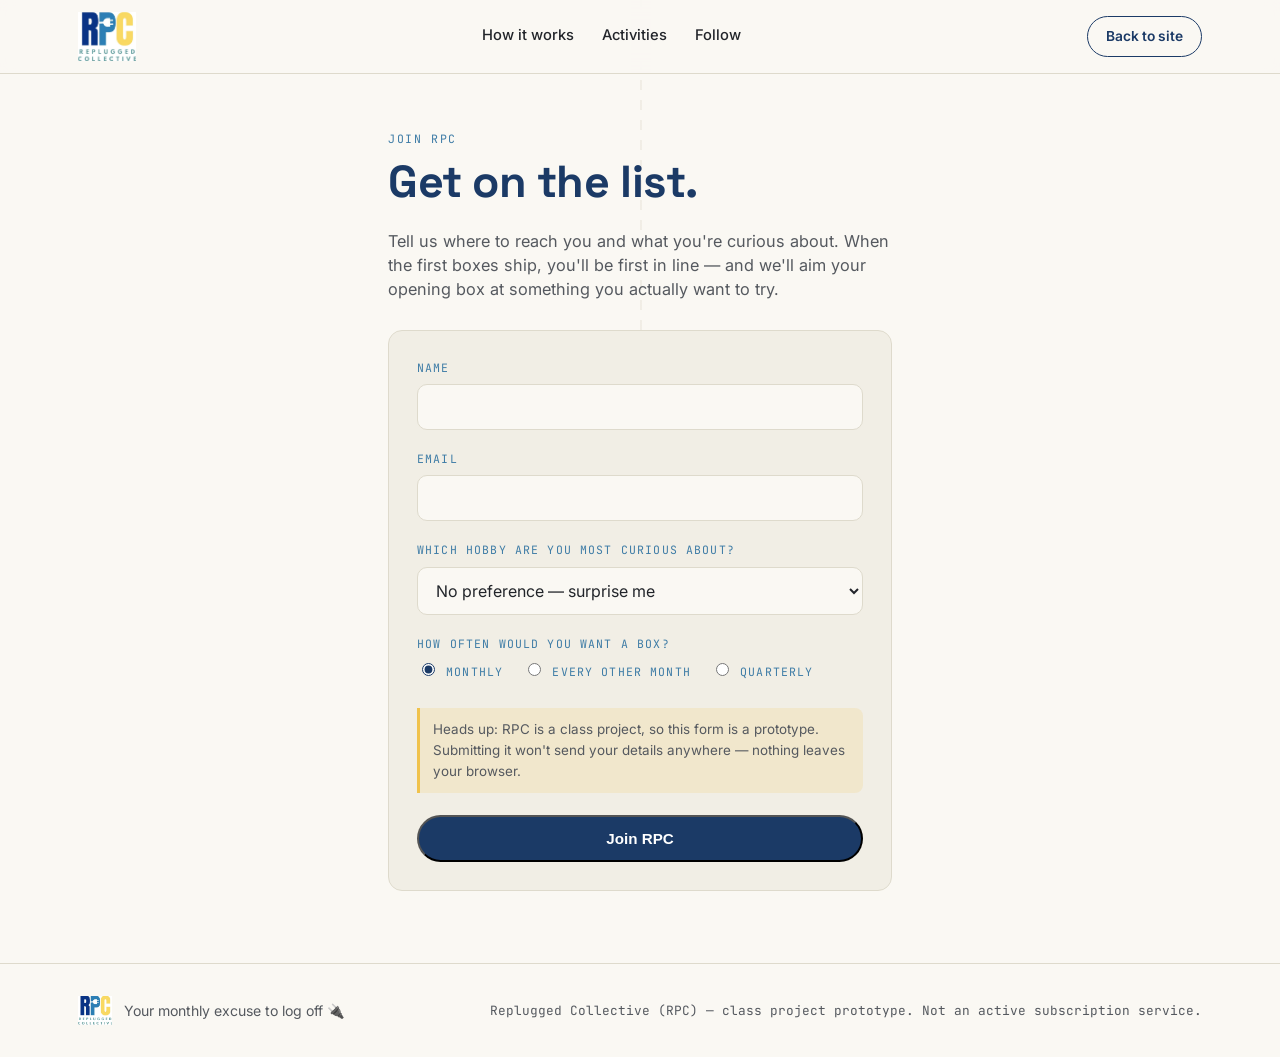
==== signup.html @ 072d278c "Fix broken assets, add signup page, improve mobile The hero banner pointed at images/banner.jpeg but" ====
<!DOCTYPE html>
<html lang="en">
<head>
<meta charset="UTF-8">
<meta name="viewport" content="width=device-width, initial-scale=1.0">
<title>Join RPC — Replugged Collective</title>
<link rel="icon" href="images/logo.jpg">
<link rel="preconnect" href="https://fonts.googleapis.com">
<link href="https://fonts.googleapis.com/css2?family=Space+Grotesk:wght@400;500;600;700&family=Inter:wght@400;500;600&family=JetBrains+Mono:wght@400;500&display=swap" rel="stylesheet">
<link rel="stylesheet" href="styles.css">
</head>
<body>

<div class="cord-line" aria-hidden="true"></div>

<header class="site-header">
  <div class="wrap header-inner">
    <a href="index.html" class="brand logo-crop">
      <img src="images/logo.jpg" alt="Replugged Collective logo">
    </a>
    <nav class="site-nav">
      <a href="index.html#how">How it works</a>
      <a href="index.html#activities">Activities</a>
      <a href="index.html#socials">Follow</a>
    </nav>
    <a href="index.html" class="btn btn-small btn-ghost">Back to site</a>
  </div>
</header>

<main id="top">

  <section class="signup">
    <div class="wrap signup-inner">

      <p class="eyebrow">Join RPC</p>
      <h1>Get on the list.</h1>
      <p class="signup-lead">Tell us where to reach you and what you're curious about. When the first boxes ship, you'll be first in line — and we'll aim your opening box at something you actually want to try.</p>

      <form class="signup-form" id="signup-form" novalidate>

        <div class="field">
          <label for="name">Name</label>
          <input type="text" id="name" name="name" autocomplete="name" required>
          <p class="field-error" data-error-for="name" hidden>Please enter your name.</p>
        </div>

        <div class="field">
          <label for="email">Email</label>
          <input type="email" id="email" name="email" autocomplete="email" required>
          <p class="field-error" data-error-for="email" hidden>Please enter a valid email address.</p>
        </div>

        <div class="field">
          <label for="hobby">Which hobby are you most curious about?</label>
          <select id="hobby" name="hobby">
            <option value="">No preference — surprise me</option>
            <option>Fitness</option>
            <option>Pottery</option>
            <option>Painting</option>
            <option>Music</option>
            <option>Crochet &amp; jewelry</option>
            <option>Photography</option>
          </select>
        </div>

        <fieldset class="field">
          <legend>How often would you want a box?</legend>
          <div class="radio-row">
            <label class="radio"><input type="radio" name="cadence" value="monthly" checked> Monthly</label>
            <label class="radio"><input type="radio" name="cadence" value="every-other-month"> Every other month</label>
            <label class="radio"><input type="radio" name="cadence" value="quarterly"> Quarterly</label>
          </div>
        </fieldset>

        <p class="signup-note">Heads up: RPC is a class project, so this form is a prototype. Submitting it won't send your details anywhere — nothing leaves your browser.</p>

        <button type="submit" class="btn signup-submit">Join RPC</button>
      </form>

      <div class="signup-done" id="signup-done" hidden>
        <p class="eyebrow">Nice.</p>
        <h2>That's the idea, <span id="done-name">friend</span>.</h2>
        <p>Here's what a real signup would have captured:</p>
        <ul class="signup-summary" id="done-summary"></ul>
        <p class="signup-note">Because this is a class-project prototype, none of this was sent or stored — it stayed in your browser and disappears when you reload.</p>
        <a href="index.html" class="btn">Back to the site</a>
      </div>

    </div>
  </section>

</main>

<footer class="site-footer">
  <div class="wrap footer-inner">
    <div class="footer-brand">
      <span class="footer-mark logo-crop">
        <img src="images/logo.jpg" alt="Replugged Collective logo">
      </span>
      <p>Your monthly excuse to log off 🔌</p>
    </div>
    <p class="footer-note">Replugged Collective (RPC) — class project prototype. Not an active subscription service.</p>
  </div>
</footer>

<script src="script.js"></script>
</body>
</html>
---- styles.css ----
:root {
  --navy: #1B3A66;
  --blue: #3E7CA6;
  --yellow: #F0C24C;
  --paper: #FAF8F3;
  --paper-dim: #F1EEE5;
  --ink: #22252A;
  --ink-soft: #55595F;
  --line: #DEDACC;

  --display: 'Space Grotesk', sans-serif;
  --body: 'Inter', sans-serif;
  --mono: 'JetBrains Mono', monospace;

  --radius: 14px;
  --wrap: 1180px;
}

* { box-sizing: border-box; }

html { scroll-behavior: smooth; }

@media (prefers-reduced-motion: reduce) {
  html { scroll-behavior: auto; }
  * { animation-duration: 0.001ms !important; animation-iteration-count: 1 !important; transition-duration: 0.001ms !important; }
}

body {
  margin: 0;
  font-family: var(--body);
  background: var(--paper);
  color: var(--ink);
  line-height: 1.5;
}

.wrap {
  max-width: var(--wrap);
  margin: 0 auto;
  padding: 0 28px;
}

a { color: inherit; }

h1, h2, h3 {
  font-family: var(--display);
  font-weight: 700;
  line-height: 1.08;
  margin: 0 0 0.5em;
  letter-spacing: -0.01em;
}

h2 { font-size: clamp(1.8rem, 3.2vw, 2.6rem); }
h3 { font-size: 1.2rem; margin-bottom: 0.4em; }

p { color: var(--ink-soft); margin: 0 0 1em; }

.eyebrow {
  font-family: var(--mono);
  text-transform: uppercase;
  letter-spacing: 0.14em;
  font-size: 0.72rem;
  color: var(--blue);
  margin: 0 0 0.9em;
}
.center { text-align: center; }
.section-sub.center { max-width: 520px; margin-left: auto; margin-right: auto; }

/* faint ambient cord line running down the page, nods at the plug/unplug motif */
.cord-line {
  position: fixed;
  top: 0;
  left: 50%;
  width: 2px;
  height: 100%;
  background: repeating-linear-gradient(to bottom, var(--line) 0 10px, transparent 10px 20px);
  opacity: 0.35;
  z-index: -1;
  pointer-events: none;
}

/* ---------- header ---------- */
.site-header {
  position: sticky;
  top: 0;
  z-index: 20;
  background: rgba(250, 248, 243, 0.88);
  backdrop-filter: blur(8px);
  border-bottom: 1px solid var(--line);
}
.header-inner {
  display: flex;
  align-items: center;
  justify-content: space-between;
  padding-top: 12px;
  padding-bottom: 12px;
}
/* logo.jpg is 1414x2000 but the mark only occupies the middle 36.2% x 21.7%,
   centred at 49.9% / 57.2%. Scale the file up inside a fixed box so the mark
   itself fills the box and the surrounding white padding is cropped away. */
.logo-crop {
  position: relative;
  display: block;
  overflow: hidden;
  flex: none;
  width: var(--logo-w);
  height: calc(var(--logo-w) / 1.18);
}
.logo-crop img {
  position: absolute;
  left: 50%;
  top: 50%;
  transform: translate(-49.9%, -57.2%);
  width: calc(var(--logo-w) / 0.362);
  max-width: none;
  display: block;
}

.brand { --logo-w: 58px; }
.site-nav { display: flex; gap: 28px; }
.site-nav a {
  text-decoration: none;
  font-size: 0.92rem;
  font-weight: 500;
  color: var(--ink);
  border-bottom: 2px solid transparent;
  padding-bottom: 2px;
  transition: border-color 0.2s ease;
}
.site-nav a:hover, .site-nav a:focus-visible { border-color: var(--yellow); }

/* Don't drop the nav on phones — wrap it onto its own row under the logo so
   mobile visitors still get navigation without needing a hamburger menu. */
@media (max-width: 720px) {
  .header-inner { flex-wrap: wrap; row-gap: 8px; }
  .brand { order: 1; }
  .header-inner .btn-small { order: 2; }
  .site-nav {
    order: 3;
    width: 100%;
    justify-content: center;
    gap: 22px;
    font-size: 0.85rem;
    padding-top: 2px;
  }
}

/* ---------- buttons ---------- */
.btn {
  display: inline-block;
  background: var(--navy);
  color: #fff;
  text-decoration: none;
  font-weight: 600;
  font-size: 0.95rem;
  padding: 13px 24px;
  border-radius: 999px;
  transition: transform 0.18s ease, background 0.18s ease;
}
.btn:hover, .btn:focus-visible { background: var(--blue); transform: translateY(-1px); }
.btn-small { padding: 9px 18px; font-size: 0.86rem; }
.btn-ghost {
  background: transparent;
  color: var(--navy);
  border: 1.5px solid var(--navy);
}
.btn-ghost:hover, .btn-ghost:focus-visible { background: var(--navy); color: #fff; }

/* ---------- hero ---------- */
.hero { padding: 64px 0 40px; }
.hero-grid {
  display: grid;
  grid-template-columns: 1.05fr 0.95fr;
  gap: 48px;
  align-items: center;
}
.hero h1 {
  font-size: clamp(2.3rem, 5vw, 3.6rem);
  color: var(--navy);
}
.plug-wrap { display: inline-block; color: var(--yellow); margin-left: 0.05em; }
.plug-icon { display: inline-block; vertical-align: -0.08em; width: 0.85em; height: 0.85em; }
.plug-prong-group { transform-origin: 32px 24px; animation: plug-out 2.6s ease-in-out infinite; }
.plug-cord { stroke-dasharray: 30; animation: cord-slack 2.6s ease-in-out infinite; }

@keyframes plug-out {
  0%, 100% { transform: translateY(0); }
  35% { transform: translateY(-4px); }
  55% { transform: translateY(-4px); }
}
@keyframes cord-slack {
  0%, 100% { stroke-dashoffset: 0; }
  50% { stroke-dashoffset: 8; }
}

.hero-sub { font-size: 1.05rem; max-width: 46ch; }
.hero-actions { display: flex; gap: 14px; flex-wrap: wrap; margin: 22px 0 20px; }

.status-line {
  display: flex;
  align-items: center;
  gap: 8px;
  font-family: var(--mono);
  font-size: 0.78rem;
  color: var(--ink-soft);
  margin: 0;
}
.status-dot {
  width: 8px; height: 8px; border-radius: 50%;
  background: var(--yellow);
  box-shadow: 0 0 0 3px rgba(240, 194, 76, 0.25);
  animation: pulse 2.2s ease-in-out infinite;
}
@keyframes pulse {
  0%, 100% { opacity: 1; }
  50% { opacity: 0.4; }
}

.hero-visual picture { display: block; }
.hero-banner {
  width: 100%;
  height: auto;
  border-radius: var(--radius);
  display: block;
}

@media (max-width: 860px) {
  .hero-grid { grid-template-columns: 1fr; gap: 28px; }
  .hero-visual { order: -1; }
  /* the banner is 2.7:1 — scaled to full phone width every object turns into an
     illegible smudge, so crop to a taller slice instead of shrinking it */
  .hero-banner {
    aspect-ratio: 2 / 1;
    object-fit: cover;
  }
}
@media (max-width: 560px) {
  .hero-banner { aspect-ratio: 3 / 2; }
}

/* ---------- about ---------- */
.about { padding: 40px 0 70px; }
.about-grid {
  display: grid;
  grid-template-columns: 1.1fr 0.9fr;
  gap: 48px;
  align-items: start;
}
.about-text h2 { color: var(--navy); }
.about-card {
  background: var(--paper-dim);
  border: 1px solid var(--line);
  border-radius: var(--radius);
  padding: 28px;
}
.about-card-label {
  font-family: var(--mono);
  font-size: 0.72rem;
  text-transform: uppercase;
  letter-spacing: 0.1em;
  color: var(--blue);
  margin-bottom: 14px;
}
.about-card-list { margin: 0; padding-left: 1.1em; color: var(--ink-soft); }
.about-card-list li { margin-bottom: 10px; }

@media (max-width: 860px) {
  .about-grid { grid-template-columns: 1fr; }
}

/* ---------- how it works ---------- */
.how { padding: 60px 0; background: var(--paper-dim); border-top: 1px solid var(--line); border-bottom: 1px solid var(--line); }
.how-steps {
  display: grid;
  grid-template-columns: repeat(3, 1fr);
  gap: 28px;
  margin-top: 40px;
}
.how-step {
  background: var(--paper);
  border: 1px solid var(--line);
  border-radius: var(--radius);
  padding: 26px;
}
.how-num {
  font-family: var(--mono);
  color: var(--yellow);
  -webkit-text-stroke: 1px var(--navy);
  font-size: 1.6rem;
  font-weight: 700;
  display: block;
  margin-bottom: 10px;
}

@media (max-width: 780px) {
  .how-steps { grid-template-columns: 1fr; }
}

/* ---------- activities ---------- */
.activities { padding: 70px 0; }
.activity-grid {
  display: grid;
  grid-template-columns: repeat(3, 1fr);
  gap: 26px;
  margin-top: 40px;
}
.activity-card {
  background: #fff;
  border: 1px solid var(--line);
  border-radius: var(--radius);
  overflow: hidden;
  transition: transform 0.2s ease, box-shadow 0.2s ease;
}
.activity-card:hover { transform: translateY(-3px); box-shadow: 0 10px 24px rgba(27, 58, 102, 0.1); }
.activity-card h3, .activity-card p { padding-left: 20px; padding-right: 20px; }
.activity-card h3 { margin-top: 18px; color: var(--navy); }
.activity-card p { font-size: 0.92rem; padding-bottom: 20px; }

/* Image slot: the note sits underneath, so a photo that loads simply covers it.
   If the file isn't in images/ yet, script.js drops the broken <img> and adds
   .is-empty, leaving the hatched placeholder on show. */
.activity-media {
  position: relative;
  overflow: hidden;
  aspect-ratio: 4 / 3;
  background:
    repeating-linear-gradient(135deg, var(--paper-dim) 0 12px, #fff 12px 24px);
  border-bottom: 1px solid var(--line);
  display: flex;
  align-items: center;
  justify-content: center;
  text-align: center;
  padding: 12px;
}
.activity-media.is-empty { border-bottom-style: dashed; }

/* cover, not fill — the source photos are tall portrait shots in a 4:3 slot */
.activity-photo {
  position: absolute;
  inset: 0;
  width: 100%;
  height: 100%;
  object-fit: cover;
  display: block;
}
/* must come after the rule above: display:block would otherwise beat the
   [hidden] attribute's own display:none and leave alt text on the placeholder */
.activity-photo[hidden] { display: none; }

.activity-media-note {
  font-family: var(--mono);
  font-size: 0.72rem;
  color: var(--ink-soft);
  background: rgba(250, 248, 243, 0.9);
  padding: 8px 10px;
  border-radius: 8px;
  line-height: 1.5;
}
.activity-media-note code { color: var(--navy); }

@media (max-width: 900px) {
  .activity-grid { grid-template-columns: repeat(2, 1fr); }
}
@media (max-width: 560px) {
  .activity-grid { grid-template-columns: 1fr; }
}

/* ---------- join ---------- */
.join {
  background: var(--navy);
  color: #fff;
  padding: 70px 0;
  text-align: center;
}
.join-inner { max-width: 560px; margin: 0 auto; }
.join .eyebrow { color: var(--yellow); }
.join h2 { color: #fff; }
.join-sub { color: rgba(255,255,255,0.75); margin-bottom: 26px; }
.join .btn { background: var(--yellow); color: var(--navy); }
.join .btn:hover, .join .btn:focus-visible { background: #fff; }

/* stacked CTAs: Join RPC leads, "Notify me" is the quieter second option */
.join-actions {
  display: flex;
  flex-direction: column;
  align-items: center;
  gap: 12px;
}
.join-actions .btn { min-width: 260px; }
.join .btn-outline {
  background: transparent;
  color: #fff;
  border: 1.5px solid rgba(255, 255, 255, 0.45);
}
.join .btn-outline:hover, .join .btn-outline:focus-visible {
  background: #fff;
  color: var(--navy);
  border-color: #fff;
}

@media (max-width: 560px) {
  .join-actions .btn { min-width: 0; width: 100%; }
}

/* ---------- socials ---------- */
.socials { padding: 56px 0; }
.social-row {
  display: flex;
  justify-content: center;
  gap: 18px;
  margin-top: 24px;
}
.social-link {
  width: 46px; height: 46px;
  border-radius: 50%;
  border: 1.5px solid var(--line);
  display: flex; align-items: center; justify-content: center;
  color: var(--navy);
  text-decoration: none;
  transition: background 0.18s ease, color 0.18s ease, transform 0.18s ease;
}
.social-link:hover, .social-link:focus-visible {
  background: var(--navy);
  color: var(--yellow);
  transform: translateY(-2px);
}

/* ---------- signup page ---------- */
.signup { padding: 56px 0 72px; }
.signup-inner { max-width: 560px; margin: 0 auto; }
.signup h1 { font-size: clamp(2rem, 4.4vw, 2.8rem); color: var(--navy); }
.signup-lead { font-size: 1.02rem; margin-bottom: 28px; }

.signup-form {
  background: var(--paper-dim);
  border: 1px solid var(--line);
  border-radius: var(--radius);
  padding: 28px;
}

.field { margin: 0 0 20px; border: 0; padding: 0; }
.field label, .field legend {
  display: block;
  font-family: var(--mono);
  font-size: 0.72rem;
  text-transform: uppercase;
  letter-spacing: 0.1em;
  color: var(--blue);
  margin-bottom: 8px;
  padding: 0;
}
.field input[type="text"],
.field input[type="email"],
.field select {
  width: 100%;
  font-family: var(--body);
  font-size: 1rem;
  color: var(--ink);
  background: var(--paper);
  border: 1.5px solid var(--line);
  border-radius: 10px;
  padding: 12px 14px;
  transition: border-color 0.18s ease;
}
.field input:focus, .field select:focus { border-color: var(--blue); }
.field input.has-error, .field select.has-error { border-color: #C0453B; }

.field-error {
  margin: 6px 0 0;
  font-size: 0.82rem;
  color: #C0453B;
}

.radio-row { display: flex; flex-wrap: wrap; gap: 8px 20px; }
.radio {
  display: flex;
  align-items: center;
  gap: 7px;
  font-family: var(--body);
  font-size: 0.94rem;
  text-transform: none;
  letter-spacing: normal;
  color: var(--ink);
  margin: 0;
}
.radio input { accent-color: var(--navy); }

.signup-note {
  font-size: 0.84rem;
  line-height: 1.55;
  color: var(--ink-soft);
  background: rgba(240, 194, 76, 0.16);
  border-left: 3px solid var(--yellow);
  border-radius: 0 8px 8px 0;
  padding: 11px 13px;
  margin: 0 0 22px;
}
.signup-submit { width: 100%; text-align: center; }

.signup-done { text-align: center; }
.signup-done h2 { color: var(--navy); }
.signup-summary {
  list-style: none;
  margin: 0 0 22px;
  padding: 0;
  text-align: left;
  border: 1px solid var(--line);
  border-radius: var(--radius);
  overflow: hidden;
}
.signup-summary li {
  display: flex;
  justify-content: space-between;
  gap: 16px;
  padding: 12px 16px;
  font-size: 0.94rem;
  border-bottom: 1px solid var(--line);
  word-break: break-word;
}
.signup-summary li:last-child { border-bottom: 0; }
.signup-summary span {
  font-family: var(--mono);
  font-size: 0.72rem;
  text-transform: uppercase;
  letter-spacing: 0.08em;
  color: var(--blue);
  flex: none;
}
.signup-done:focus { outline: none; }

@media (max-width: 560px) {
  .signup { padding: 36px 0 52px; }
  .signup-form { padding: 20px; }
  .radio-row { flex-direction: column; gap: 10px; }
}

/* ---------- footer ---------- */
.site-footer {
  border-top: 1px solid var(--line);
  padding: 32px 0;
}
.footer-inner {
  display: flex;
  align-items: center;
  justify-content: space-between;
  flex-wrap: wrap;
  gap: 16px;
}
.footer-brand { display: flex; align-items: center; gap: 12px; }
.footer-mark { --logo-w: 34px; }
.footer-brand p { margin: 0; font-size: 0.88rem; color: var(--ink-soft); }
.footer-note { font-size: 0.8rem; color: var(--ink-soft); margin: 0; font-family: var(--mono); }

:focus-visible { outline: 2px solid var(--blue); outline-offset: 2px; }

/* ---------- mobile polish ---------- */
@media (max-width: 560px) {
  .wrap { padding: 0 20px; }

  /* the desktop section rhythm leaves a lot of dead space on a phone */
  .hero { padding: 28px 0 32px; }
  .about { padding: 32px 0 52px; }
  .how, .activities { padding: 52px 0; }
  .join { padding: 56px 0; }
  .socials { padding: 44px 0; }

  .about-grid, .how-steps { gap: 20px; }
  .about-card { padding: 22px; }

  /* full-width CTAs are easier to hit with a thumb */
  .hero-actions { gap: 10px; }
  .hero-actions .btn { flex: 1 1 100%; text-align: center; }

  .footer-inner { flex-direction: column; align-items: flex-start; gap: 12px; }
}
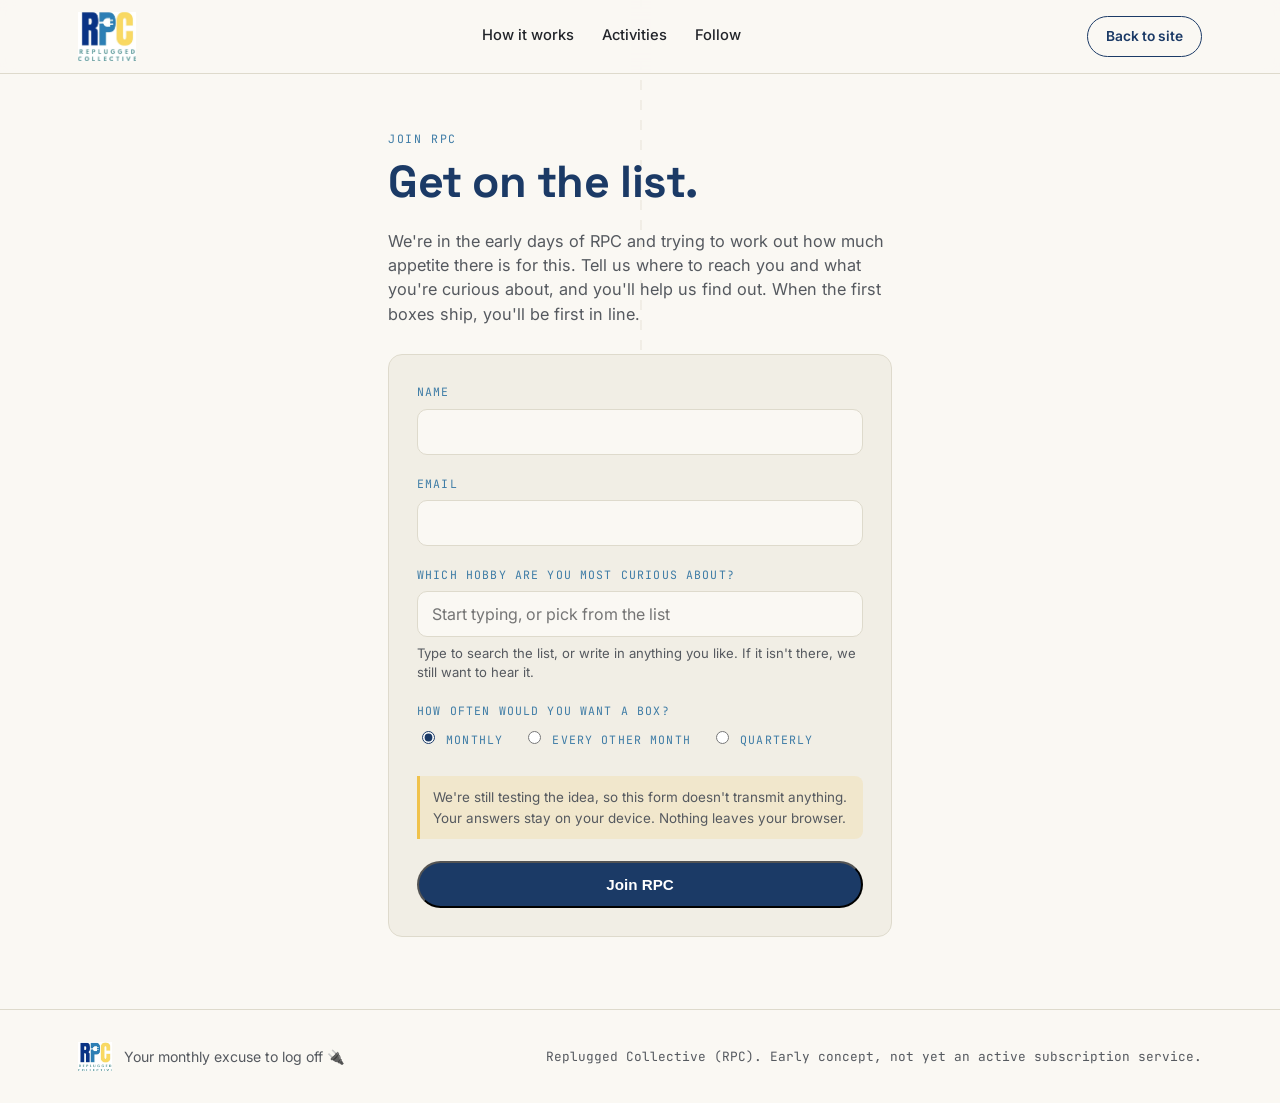
==== commit e313a1d6: "Add activities carousel, interest counters, and searchable hobby field - Activities become a looping" ====
--- a/signup.html
+++ b/signup.html
@@ -3,7 +3,7 @@
 <head>
 <meta charset="UTF-8">
 <meta name="viewport" content="width=device-width, initial-scale=1.0">
-<title>Join RPC — Replugged Collective</title>
+<title>Join RPC | Replugged Collective</title>
 <link rel="icon" href="images/logo.jpg">
 <link rel="preconnect" href="https://fonts.googleapis.com">
 <link href="https://fonts.googleapis.com/css2?family=Space+Grotesk:wght@400;500;600;700&family=Inter:wght@400;500;600&family=JetBrains+Mono:wght@400;500&display=swap" rel="stylesheet">
@@ -34,7 +34,7 @@
 
       <p class="eyebrow">Join RPC</p>
       <h1>Get on the list.</h1>
-      <p class="signup-lead">Tell us where to reach you and what you're curious about. When the first boxes ship, you'll be first in line — and we'll aim your opening box at something you actually want to try.</p>
+      <p class="signup-lead">We're in the early days of RPC and trying to work out how much appetite there is for this. Tell us where to reach you and what you're curious about, and you'll help us find out. When the first boxes ship, you'll be first in line.</p>
 
       <form class="signup-form" id="signup-form" novalidate>
 
@@ -52,15 +52,72 @@
 
         <div class="field">
           <label for="hobby">Which hobby are you most curious about?</label>
-          <select id="hobby" name="hobby">
-            <option value="">No preference — surprise me</option>
-            <option>Fitness</option>
+          <input type="text" id="hobby" name="hobby" list="hobby-options" autocomplete="off"
+                 placeholder="Start typing, or pick from the list">
+          <p class="field-hint">Type to search the list, or write in anything you like. If it isn't there, we still want to hear it.</p>
+          <datalist id="hobby-options">
+            <option>Archery</option>
+            <option>Baking</option>
+            <option>Basketball</option>
+            <option>Beekeeping</option>
+            <option>Birdwatching</option>
+            <option>Bouldering</option>
+            <option>Boxing</option>
+            <option>Bread making</option>
+            <option>Calligraphy</option>
+            <option>Camping</option>
+            <option>Candle making</option>
+            <option>Chess</option>
+            <option>Cocktail making</option>
+            <option>Crochet</option>
+            <option>Cycling</option>
+            <option>Dance</option>
+            <option>Drawing</option>
+            <option>Drumming</option>
+            <option>Embroidery</option>
+            <option>Fencing</option>
+            <option>Fishing</option>
+            <option>Flower arranging</option>
+            <option>Gardening</option>
+            <option>Golf</option>
+            <option>Guitar</option>
+            <option>Hiking</option>
+            <option>Ice skating</option>
+            <option>Jewelry making</option>
+            <option>Journaling</option>
+            <option>Kayaking</option>
+            <option>Knitting</option>
+            <option>Leatherwork</option>
+            <option>Linocut printing</option>
+            <option>Meditation</option>
+            <option>Model building</option>
+            <option>Origami</option>
+            <option>Painting</option>
+            <option>Photography</option>
+            <option>Piano</option>
+            <option>Pilates</option>
             <option>Pottery</option>
-            <option>Painting</option>
-            <option>Music</option>
-            <option>Crochet &amp; jewelry</option>
-            <option>Photography</option>
-          </select>
+            <option>Puzzles</option>
+            <option>Quilting</option>
+            <option>Rock climbing</option>
+            <option>Rollerblading</option>
+            <option>Running</option>
+            <option>Sewing</option>
+            <option>Skateboarding</option>
+            <option>Skiing</option>
+            <option>Snowboarding</option>
+            <option>Soccer</option>
+            <option>Stargazing</option>
+            <option>Surfing</option>
+            <option>Swimming</option>
+            <option>Table tennis</option>
+            <option>Tennis</option>
+            <option>Ukulele</option>
+            <option>Volleyball</option>
+            <option>Weightlifting</option>
+            <option>Woodworking</option>
+            <option>Yoga</option>
+          </datalist>
         </div>
 
         <fieldset class="field">
@@ -72,7 +129,7 @@
           </div>
         </fieldset>
 
-        <p class="signup-note">Heads up: RPC is a class project, so this form is a prototype. Submitting it won't send your details anywhere — nothing leaves your browser.</p>
+        <p class="signup-note">We're still testing the idea, so this form doesn't transmit anything. Your answers stay on your device. Nothing leaves your browser.</p>
 
         <button type="submit" class="btn signup-submit">Join RPC</button>
       </form>
@@ -80,11 +137,32 @@
       <div class="signup-done" id="signup-done" hidden>
         <p class="eyebrow">Nice.</p>
         <h2>That's the idea, <span id="done-name">friend</span>.</h2>
-        <p>Here's what a real signup would have captured:</p>
+        <p>Here's what we picked up:</p>
         <ul class="signup-summary" id="done-summary"></ul>
-        <p class="signup-note">Because this is a class-project prototype, none of this was sent or stored — it stayed in your browser and disappears when you reload.</p>
+        <p class="signup-note">None of this was sent anywhere. It stayed in your browser, which is how we're keeping things while we gauge interest.</p>
         <a href="index.html" class="btn">Back to the site</a>
       </div>
+
+      <!-- Private counters. Hidden unless you add ?stats to the URL. -->
+      <section class="stats-panel" id="stats-panel" hidden>
+        <p class="eyebrow">Interest so far</p>
+        <div class="stats-row">
+          <div class="stat">
+            <span class="stat-num" id="stat-views">0</span>
+            <span class="stat-label">page opens</span>
+          </div>
+          <div class="stat">
+            <span class="stat-num" id="stat-signups">0</span>
+            <span class="stat-label">details entered</span>
+          </div>
+          <div class="stat">
+            <span class="stat-num" id="stat-rate">0%</span>
+            <span class="stat-label">conversion</span>
+          </div>
+        </div>
+        <p class="stats-caveat"><strong>This device only.</strong> These numbers come from your own browser's storage, so they count your visits and nobody else's. For real numbers across everyone who visits, you need an analytics service. See the README.</p>
+        <button type="button" class="btn btn-outline-navy" id="stats-reset">Reset counters</button>
+      </section>
 
     </div>
   </section>
@@ -99,7 +177,7 @@
       </span>
       <p>Your monthly excuse to log off 🔌</p>
     </div>
-    <p class="footer-note">Replugged Collective (RPC) — class project prototype. Not an active subscription service.</p>
+    <p class="footer-note">Replugged Collective (RPC). Early concept, not yet an active subscription service.</p>
   </div>
 </footer>
 
--- a/styles.css
+++ b/styles.css
@@ -128,7 +128,7 @@
 }
 .site-nav a:hover, .site-nav a:focus-visible { border-color: var(--yellow); }
 
-/* Don't drop the nav on phones — wrap it onto its own row under the logo so
+/* Don't drop the nav on phones. Wrap it onto its own row under the logo so
    mobile visitors still get navigation without needing a hamburger menu. */
 @media (max-width: 720px) {
   .header-inner { flex-wrap: wrap; row-gap: 8px; }
@@ -215,6 +215,24 @@
   50% { opacity: 0.4; }
 }
 
+/* social row tucked under the status line in the hero */
+.hero-socials {
+  display: flex;
+  align-items: center;
+  gap: 14px;
+  margin-top: 18px;
+  flex-wrap: wrap;
+}
+.hero-socials-label {
+  font-family: var(--mono);
+  font-size: 0.7rem;
+  text-transform: uppercase;
+  letter-spacing: 0.12em;
+  color: var(--ink-soft);
+}
+.social-row-sm { margin-top: 0; gap: 10px; }
+.social-row-sm .social-link { width: 36px; height: 36px; }
+
 .hero-visual picture { display: block; }
 .hero-banner {
   width: 100%;
@@ -226,7 +244,7 @@
 @media (max-width: 860px) {
   .hero-grid { grid-template-columns: 1fr; gap: 28px; }
   .hero-visual { order: -1; }
-  /* the banner is 2.7:1 — scaled to full phone width every object turns into an
+  /* the banner is 2.7:1. Scaled to full phone width every object turns into an
      illegible smudge, so crop to a taller slice instead of shrinking it */
   .hero-banner {
     aspect-ratio: 2 / 1;
@@ -297,11 +315,72 @@
 
 /* ---------- activities ---------- */
 .activities { padding: 70px 0; }
-.activity-grid {
+
+/* Carousel. Before JS runs the track is a plain grid, so the cards are all
+   visible and readable even if the script never loads. */
+.carousel { position: relative; margin-top: 40px; }
+.carousel-viewport { overflow: hidden; }
+.carousel-track {
   display: grid;
   grid-template-columns: repeat(3, 1fr);
   gap: 26px;
-  margin-top: 40px;
+}
+.carousel.is-ready .carousel-track {
+  display: flex;
+  gap: 26px;
+  transition: transform 0.45s cubic-bezier(0.4, 0, 0.2, 1);
+  will-change: transform;
+}
+.carousel.is-ready .activity-card { min-width: 0; }
+
+.carousel-btn {
+  position: absolute;
+  top: 38%;
+  transform: translateY(-50%);
+  width: 40px;
+  height: 40px;
+  border-radius: 50%;
+  border: 1.5px solid var(--line);
+  background: rgba(255, 255, 255, 0.95);
+  color: var(--navy);
+  display: none;
+  align-items: center;
+  justify-content: center;
+  cursor: pointer;
+  box-shadow: 0 4px 14px rgba(27, 58, 102, 0.12);
+  transition: background 0.18s ease, color 0.18s ease, transform 0.18s ease;
+}
+.carousel.is-ready .carousel-btn { display: flex; }
+.carousel-btn:hover, .carousel-btn:focus-visible {
+  background: var(--navy);
+  color: var(--yellow);
+  border-color: var(--navy);
+}
+.carousel-prev { left: -18px; }
+.carousel-next { right: -18px; }
+
+.carousel-dots {
+  display: none;
+  justify-content: center;
+  gap: 8px;
+  margin-top: 24px;
+}
+.carousel.is-ready .carousel-dots { display: flex; }
+.carousel-dot {
+  width: 8px;
+  height: 8px;
+  padding: 0;
+  border-radius: 50%;
+  border: 0;
+  background: var(--line);
+  cursor: pointer;
+  transition: background 0.2s ease, width 0.2s ease;
+}
+.carousel-dot.is-active { background: var(--navy); width: 22px; border-radius: 999px; }
+
+@media (max-width: 1240px) {
+  .carousel-prev { left: 4px; }
+  .carousel-next { right: 4px; }
 }
 .activity-card {
   background: #fff;
@@ -333,7 +412,7 @@
 }
 .activity-media.is-empty { border-bottom-style: dashed; }
 
-/* cover, not fill — the source photos are tall portrait shots in a 4:3 slot */
+/* cover, not fill. The source photos are tall portrait shots in a 4:3 slot */
 .activity-photo {
   position: absolute;
   inset: 0;
@@ -358,10 +437,12 @@
 .activity-media-note code { color: var(--navy); }
 
 @media (max-width: 900px) {
-  .activity-grid { grid-template-columns: repeat(2, 1fr); }
+  .carousel-track { grid-template-columns: repeat(2, 1fr); }
 }
 @media (max-width: 560px) {
-  .activity-grid { grid-template-columns: 1fr; }
+  .carousel-track { grid-template-columns: 1fr; }
+  .carousel.is-ready .carousel-track { gap: 18px; }
+  .carousel-btn { width: 36px; height: 36px; }
 }
 
 /* ---------- join ---------- */
@@ -469,6 +550,74 @@
   font-size: 0.82rem;
   color: #C0453B;
 }
+.field-hint {
+  margin: 7px 0 0;
+  font-size: 0.82rem;
+  line-height: 1.45;
+  color: var(--ink-soft);
+}
+
+/* ---------- stats panel (signup.html?stats) ---------- */
+.stats-panel {
+  margin-top: 36px;
+  padding: 24px;
+  border: 1px solid var(--line);
+  border-radius: var(--radius);
+  background: var(--paper-dim);
+}
+.stats-row {
+  display: flex;
+  gap: 14px;
+  margin-bottom: 16px;
+}
+.stat {
+  flex: 1;
+  background: var(--paper);
+  border: 1px solid var(--line);
+  border-radius: 10px;
+  padding: 16px 12px;
+  text-align: center;
+}
+.stat-num {
+  display: block;
+  font-family: var(--display);
+  font-size: 1.9rem;
+  font-weight: 700;
+  color: var(--navy);
+  line-height: 1.1;
+}
+.stat-label {
+  display: block;
+  margin-top: 4px;
+  font-family: var(--mono);
+  font-size: 0.68rem;
+  text-transform: uppercase;
+  letter-spacing: 0.08em;
+  color: var(--ink-soft);
+}
+.stats-caveat {
+  font-size: 0.84rem;
+  line-height: 1.55;
+  margin-bottom: 16px;
+}
+.stats-caveat strong { color: var(--ink); }
+.btn-outline-navy {
+  background: transparent;
+  color: var(--navy);
+  border: 1.5px solid var(--navy);
+  font-size: 0.86rem;
+  padding: 9px 18px;
+  cursor: pointer;
+  font-family: var(--body);
+}
+.btn-outline-navy:hover, .btn-outline-navy:focus-visible {
+  background: var(--navy);
+  color: #fff;
+}
+
+@media (max-width: 560px) {
+  .stats-row { flex-direction: column; }
+}
 
 .radio-row { display: flex; flex-wrap: wrap; gap: 8px 20px; }
 .radio {
